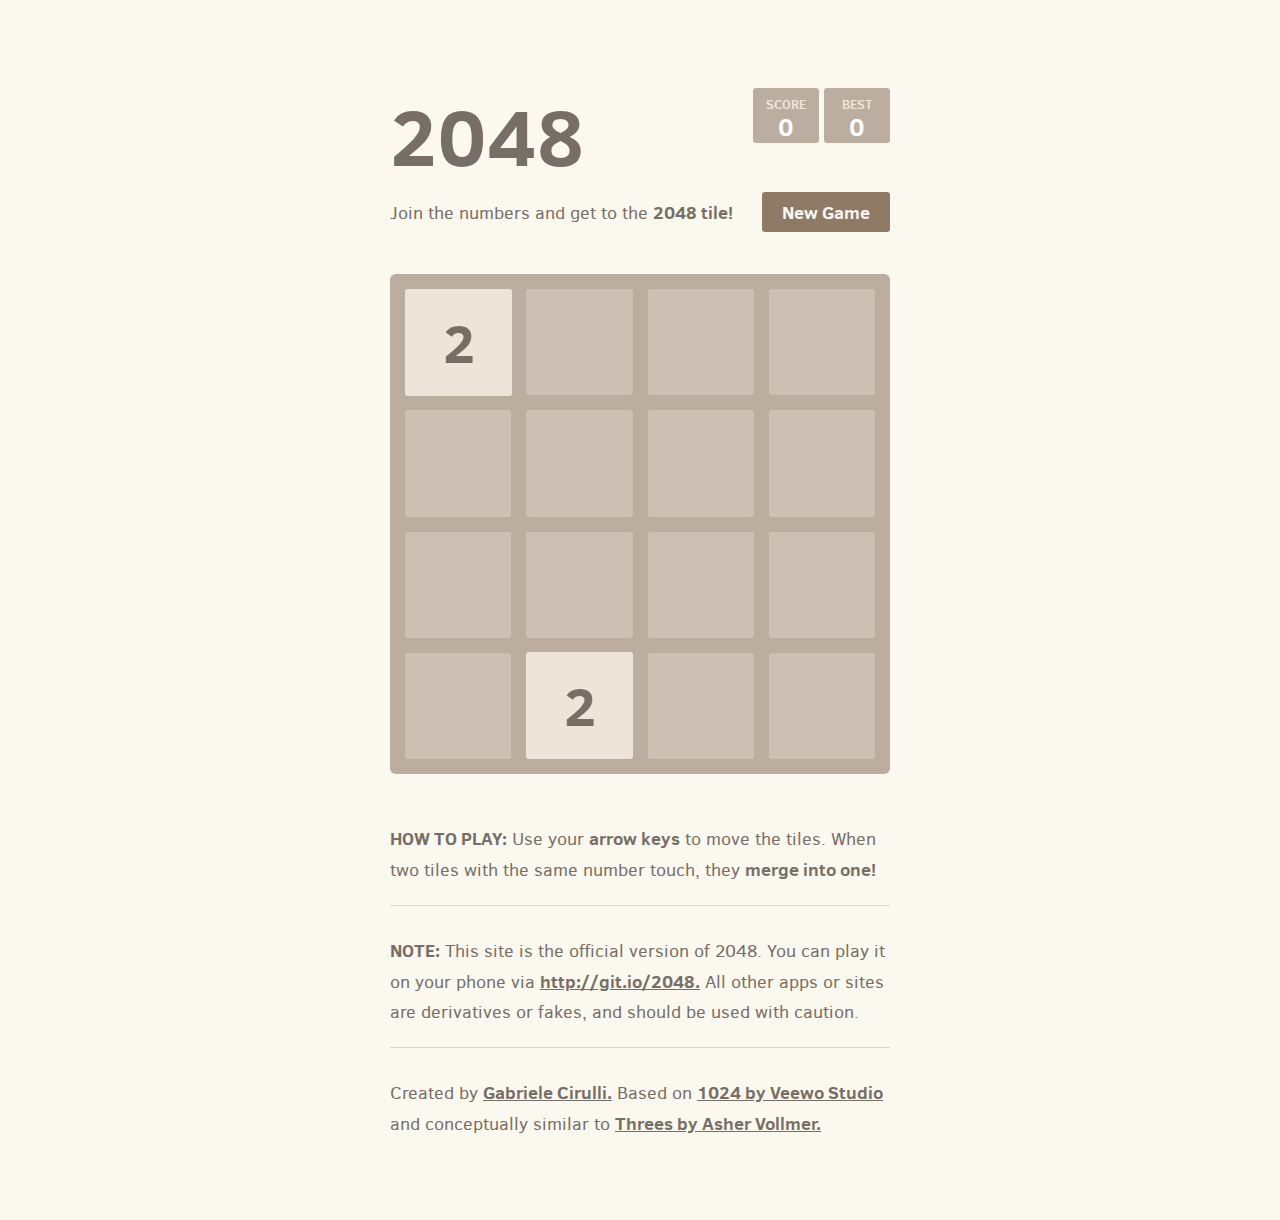
==== 2048/index.html @ 105e167f "z" ====
<!DOCTYPE html>
<html>
<head>
  <meta charset="utf-8">
  <title>2048</title>

  <link href="style/main.css" rel="stylesheet" type="text/css">
  <link rel="shortcut icon" href="favicon.ico">
  <link rel="apple-touch-icon" href="meta/apple-touch-icon.png">
  <link rel="apple-touch-startup-image" href="meta/apple-touch-startup-image-640x1096.png" media="(device-width: 320px) and (device-height: 568px) and (-webkit-device-pixel-ratio: 2)"> <!-- iPhone 5+ -->
  <link rel="apple-touch-startup-image" href="meta/apple-touch-startup-image-640x920.png"  media="(device-width: 320px) and (device-height: 480px) and (-webkit-device-pixel-ratio: 2)"> <!-- iPhone, retina -->
  <meta name="apple-mobile-web-app-capable" content="yes">
  <meta name="apple-mobile-web-app-status-bar-style" content="black">

  <meta name="HandheldFriendly" content="True">
  <meta name="MobileOptimized" content="320">
  <meta name="viewport" content="width=device-width, target-densitydpi=160dpi, initial-scale=1.0, maximum-scale=1, user-scalable=no, minimal-ui">
</head>
<body>
  <div class="container">
    <div class="heading">
      <h1 class="title">2048</h1>
      <div class="scores-container">
        <div class="score-container">0</div>
        <div class="best-container">0</div>
      </div>
    </div>

    <div class="above-game">
      <p class="game-intro">Join the numbers and get to the <strong>2048 tile!</strong></p>
      <a class="restart-button">New Game</a>
    </div>

    <div class="game-container">
      <div class="game-message">
        <p></p>
        <div class="lower">
	        <a class="keep-playing-button">Keep going</a>
          <a class="retry-button">Try again</a>
        </div>
      </div>

      <div class="grid-container">
        <div class="grid-row">
          <div class="grid-cell"></div>
          <div class="grid-cell"></div>
          <div class="grid-cell"></div>
          <div class="grid-cell"></div>
        </div>
        <div class="grid-row">
          <div class="grid-cell"></div>
          <div class="grid-cell"></div>
          <div class="grid-cell"></div>
          <div class="grid-cell"></div>
        </div>
        <div class="grid-row">
          <div class="grid-cell"></div>
          <div class="grid-cell"></div>
          <div class="grid-cell"></div>
          <div class="grid-cell"></div>
        </div>
        <div class="grid-row">
          <div class="grid-cell"></div>
          <div class="grid-cell"></div>
          <div class="grid-cell"></div>
          <div class="grid-cell"></div>
        </div>
      </div>

      <div class="tile-container">

      </div>
    </div>

    <p class="game-explanation">
      <strong class="important">How to play:</strong> Use your <strong>arrow keys</strong> to move the tiles. When two tiles with the same number touch, they <strong>merge into one!</strong>
    </p>
    <hr>
    <p>
    <strong class="important">Note:</strong> This site is the official version of 2048. You can play it on your phone via <a href="http://git.io/2048">http://git.io/2048.</a> All other apps or sites are derivatives or fakes, and should be used with caution.
    </p>
    <hr>
    <p>
    Created by <a href="http://gabrielecirulli.com" target="_blank">Gabriele Cirulli.</a> Based on <a href="https://itunes.apple.com/us/app/1024!/id823499224" target="_blank">1024 by Veewo Studio</a> and conceptually similar to <a href="http://asherv.com/threes/" target="_blank">Threes by Asher Vollmer.</a>
    </p>
  </div>

  <script src="js/bind_polyfill.js"></script>
  <script src="js/classlist_polyfill.js"></script>
  <script src="js/animframe_polyfill.js"></script>
  <script src="js/keyboard_input_manager.js"></script>
  <script src="js/html_actuator.js"></script>
  <script src="js/grid.js"></script>
  <script src="js/tile.js"></script>
  <script src="js/local_storage_manager.js"></script>
  <script src="js/game_manager.js"></script>
  <script src="js/application.js"></script>
</body>
</html>
---- 2048/style/main.css ----
@import url(fonts/clear-sans.css);
html, body {
  margin: 0;
  padding: 0;
  background: #faf8ef;
  color: #776e65;
  font-family: "Clear Sans", "Helvetica Neue", Arial, sans-serif;
  font-size: 18px; }

body {
  margin: 80px 0; }

.heading:after {
  content: "";
  display: block;
  clear: both; }

h1.title {
  font-size: 80px;
  font-weight: bold;
  margin: 0;
  display: block;
  float: left; }

@-webkit-keyframes move-up {
  0% {
    top: 25px;
    opacity: 1; }

  100% {
    top: -50px;
    opacity: 0; } }
@-moz-keyframes move-up {
  0% {
    top: 25px;
    opacity: 1; }

  100% {
    top: -50px;
    opacity: 0; } }
@keyframes move-up {
  0% {
    top: 25px;
    opacity: 1; }

  100% {
    top: -50px;
    opacity: 0; } }
.scores-container {
  float: right;
  text-align: right; }

.score-container, .best-container {
  position: relative;
  display: inline-block;
  background: #bbada0;
  padding: 15px 25px;
  font-size: 25px;
  height: 25px;
  line-height: 47px;
  font-weight: bold;
  border-radius: 3px;
  color: white;
  margin-top: 8px;
  text-align: center; }
  .score-container:after, .best-container:after {
    position: absolute;
    width: 100%;
    top: 10px;
    left: 0;
    text-transform: uppercase;
    font-size: 13px;
    line-height: 13px;
    text-align: center;
    color: #eee4da; }
  .score-container .score-addition, .best-container .score-addition {
    position: absolute;
    right: 30px;
    color: red;
    font-size: 25px;
    line-height: 25px;
    font-weight: bold;
    color: rgba(119, 110, 101, 0.9);
    z-index: 100;
    -webkit-animation: move-up 600ms ease-in;
    -moz-animation: move-up 600ms ease-in;
    animation: move-up 600ms ease-in;
    -webkit-animation-fill-mode: both;
    -moz-animation-fill-mode: both;
    animation-fill-mode: both; }

.score-container:after {
  content: "Score"; }

.best-container:after {
  content: "Best"; }

p {
  margin-top: 0;
  margin-bottom: 10px;
  line-height: 1.65; }

a {
  color: #776e65;
  font-weight: bold;
  text-decoration: underline;
  cursor: pointer; }

strong.important {
  text-transform: uppercase; }

hr {
  border: none;
  border-bottom: 1px solid #d8d4d0;
  margin-top: 20px;
  margin-bottom: 30px; }

.container {
  width: 500px;
  margin: 0 auto; }

@-webkit-keyframes fade-in {
  0% {
    opacity: 0; }

  100% {
    opacity: 1; } }
@-moz-keyframes fade-in {
  0% {
    opacity: 0; }

  100% {
    opacity: 1; } }
@keyframes fade-in {
  0% {
    opacity: 0; }

  100% {
    opacity: 1; } }
.game-container {
  margin-top: 40px;
  position: relative;
  padding: 15px;
  cursor: default;
  -webkit-touch-callout: none;
  -ms-touch-callout: none;
  -webkit-user-select: none;
  -moz-user-select: none;
  -ms-user-select: none;
  -ms-touch-action: none;
  touch-action: none;
  background: #bbada0;
  border-radius: 6px;
  width: 500px;
  height: 500px;
  -webkit-box-sizing: border-box;
  -moz-box-sizing: border-box;
  box-sizing: border-box; }
  .game-container .game-message {
    display: none;
    position: absolute;
    top: 0;
    right: 0;
    bottom: 0;
    left: 0;
    background: rgba(238, 228, 218, 0.5);
    z-index: 100;
    text-align: center;
    -webkit-animation: fade-in 800ms ease 1200ms;
    -moz-animation: fade-in 800ms ease 1200ms;
    animation: fade-in 800ms ease 1200ms;
    -webkit-animation-fill-mode: both;
    -moz-animation-fill-mode: both;
    animation-fill-mode: both; }
    .game-container .game-message p {
      font-size: 60px;
      font-weight: bold;
      height: 60px;
      line-height: 60px;
      margin-top: 222px; }
    .game-container .game-message .lower {
      display: block;
      margin-top: 59px; }
    .game-container .game-message a {
      display: inline-block;
      background: #8f7a66;
      border-radius: 3px;
      padding: 0 20px;
      text-decoration: none;
      color: #f9f6f2;
      height: 40px;
      line-height: 42px;
      margin-left: 9px; }
      .game-container .game-message a.keep-playing-button {
        display: none; }
    .game-container .game-message.game-won {
      background: rgba(237, 194, 46, 0.5);
      color: #f9f6f2; }
      .game-container .game-message.game-won a.keep-playing-button {
        display: inline-block; }
    .game-container .game-message.game-won, .game-container .game-message.game-over {
      display: block; }

.grid-container {
  position: absolute;
  z-index: 1; }

.grid-row {
  margin-bottom: 15px; }
  .grid-row:last-child {
    margin-bottom: 0; }
  .grid-row:after {
    content: "";
    display: block;
    clear: both; }

.grid-cell {
  width: 106.25px;
  height: 106.25px;
  margin-right: 15px;
  float: left;
  border-radius: 3px;
  background: rgba(238, 228, 218, 0.35); }
  .grid-cell:last-child {
    margin-right: 0; }

.tile-container {
  position: absolute;
  z-index: 2; }

.tile, .tile .tile-inner {
  width: 107px;
  height: 107px;
  line-height: 107px; }
.tile.tile-position-1-1 {
  -webkit-transform: translate(0px, 0px);
  -moz-transform: translate(0px, 0px);
  -ms-transform: translate(0px, 0px);
  transform: translate(0px, 0px); }
.tile.tile-position-1-2 {
  -webkit-transform: translate(0px, 121px);
  -moz-transform: translate(0px, 121px);
  -ms-transform: translate(0px, 121px);
  transform: translate(0px, 121px); }
.tile.tile-position-1-3 {
  -webkit-transform: translate(0px, 242px);
  -moz-transform: translate(0px, 242px);
  -ms-transform: translate(0px, 242px);
  transform: translate(0px, 242px); }
.tile.tile-position-1-4 {
  -webkit-transform: translate(0px, 363px);
  -moz-transform: translate(0px, 363px);
  -ms-transform: translate(0px, 363px);
  transform: translate(0px, 363px); }
.tile.tile-position-2-1 {
  -webkit-transform: translate(121px, 0px);
  -moz-transform: translate(121px, 0px);
  -ms-transform: translate(121px, 0px);
  transform: translate(121px, 0px); }
.tile.tile-position-2-2 {
  -webkit-transform: translate(121px, 121px);
  -moz-transform: translate(121px, 121px);
  -ms-transform: translate(121px, 121px);
  transform: translate(121px, 121px); }
.tile.tile-position-2-3 {
  -webkit-transform: translate(121px, 242px);
  -moz-transform: translate(121px, 242px);
  -ms-transform: translate(121px, 242px);
  transform: translate(121px, 242px); }
.tile.tile-position-2-4 {
  -webkit-transform: translate(121px, 363px);
  -moz-transform: translate(121px, 363px);
  -ms-transform: translate(121px, 363px);
  transform: translate(121px, 363px); }
.tile.tile-position-3-1 {
  -webkit-transform: translate(242px, 0px);
  -moz-transform: translate(242px, 0px);
  -ms-transform: translate(242px, 0px);
  transform: translate(242px, 0px); }
.tile.tile-position-3-2 {
  -webkit-transform: translate(242px, 121px);
  -moz-transform: translate(242px, 121px);
  -ms-transform: translate(242px, 121px);
  transform: translate(242px, 121px); }
.tile.tile-position-3-3 {
  -webkit-transform: translate(242px, 242px);
  -moz-transform: translate(242px, 242px);
  -ms-transform: translate(242px, 242px);
  transform: translate(242px, 242px); }
.tile.tile-position-3-4 {
  -webkit-transform: translate(242px, 363px);
  -moz-transform: translate(242px, 363px);
  -ms-transform: translate(242px, 363px);
  transform: translate(242px, 363px); }
.tile.tile-position-4-1 {
  -webkit-transform: translate(363px, 0px);
  -moz-transform: translate(363px, 0px);
  -ms-transform: translate(363px, 0px);
  transform: translate(363px, 0px); }
.tile.tile-position-4-2 {
  -webkit-transform: translate(363px, 121px);
  -moz-transform: translate(363px, 121px);
  -ms-transform: translate(363px, 121px);
  transform: translate(363px, 121px); }
.tile.tile-position-4-3 {
  -webkit-transform: translate(363px, 242px);
  -moz-transform: translate(363px, 242px);
  -ms-transform: translate(363px, 242px);
  transform: translate(363px, 242px); }
.tile.tile-position-4-4 {
  -webkit-transform: translate(363px, 363px);
  -moz-transform: translate(363px, 363px);
  -ms-transform: translate(363px, 363px);
  transform: translate(363px, 363px); }

.tile {
  position: absolute;
  -webkit-transition: 100ms ease-in-out;
  -moz-transition: 100ms ease-in-out;
  transition: 100ms ease-in-out;
  -webkit-transition-property: -webkit-transform;
  -moz-transition-property: -moz-transform;
  transition-property: transform; }
  .tile .tile-inner {
    border-radius: 3px;
    background: #eee4da;
    text-align: center;
    font-weight: bold;
    z-index: 10;
    font-size: 55px; }
  .tile.tile-2 .tile-inner {
    background: #eee4da;
    box-shadow: 0 0 30px 10px rgba(243, 215, 116, 0), inset 0 0 0 1px rgba(255, 255, 255, 0); }
  .tile.tile-4 .tile-inner {
    background: #ede0c8;
    box-shadow: 0 0 30px 10px rgba(243, 215, 116, 0), inset 0 0 0 1px rgba(255, 255, 255, 0); }
  .tile.tile-8 .tile-inner {
    color: #f9f6f2;
    background: #f2b179; }
  .tile.tile-16 .tile-inner {
    color: #f9f6f2;
    background: #f59563; }
  .tile.tile-32 .tile-inner {
    color: #f9f6f2;
    background: #f67c5f; }
  .tile.tile-64 .tile-inner {
    color: #f9f6f2;
    background: #f65e3b; }
  .tile.tile-128 .tile-inner {
    color: #f9f6f2;
    background: #edcf72;
    box-shadow: 0 0 30px 10px rgba(243, 215, 116, 0.2381), inset 0 0 0 1px rgba(255, 255, 255, 0.14286);
    font-size: 45px; }
    @media screen and (max-width: 520px) {
      .tile.tile-128 .tile-inner {
        font-size: 25px; } }
  .tile.tile-256 .tile-inner {
    color: #f9f6f2;
    background: #edcc61;
    box-shadow: 0 0 30px 10px rgba(243, 215, 116, 0.31746), inset 0 0 0 1px rgba(255, 255, 255, 0.19048);
    font-size: 45px; }
    @media screen and (max-width: 520px) {
      .tile.tile-256 .tile-inner {
        font-size: 25px; } }
  .tile.tile-512 .tile-inner {
    color: #f9f6f2;
    background: #edc850;
    box-shadow: 0 0 30px 10px rgba(243, 215, 116, 0.39683), inset 0 0 0 1px rgba(255, 255, 255, 0.2381);
    font-size: 45px; }
    @media screen and (max-width: 520px) {
      .tile.tile-512 .tile-inner {
        font-size: 25px; } }
  .tile.tile-1024 .tile-inner {
    color: #f9f6f2;
    background: #edc53f;
    box-shadow: 0 0 30px 10px rgba(243, 215, 116, 0.47619), inset 0 0 0 1px rgba(255, 255, 255, 0.28571);
    font-size: 35px; }
    @media screen and (max-width: 520px) {
      .tile.tile-1024 .tile-inner {
        font-size: 15px; } }
  .tile.tile-2048 .tile-inner {
    color: #f9f6f2;
    background: #edc22e;
    box-shadow: 0 0 30px 10px rgba(243, 215, 116, 0.55556), inset 0 0 0 1px rgba(255, 255, 255, 0.33333);
    font-size: 35px; }
    @media screen and (max-width: 520px) {
      .tile.tile-2048 .tile-inner {
        font-size: 15px; } }
  .tile.tile-super .tile-inner {
    color: #f9f6f2;
    background: #3c3a32;
    font-size: 30px; }
    @media screen and (max-width: 520px) {
      .tile.tile-super .tile-inner {
        font-size: 10px; } }

@-webkit-keyframes appear {
  0% {
    opacity: 0;
    -webkit-transform: scale(0);
    -moz-transform: scale(0);
    -ms-transform: scale(0);
    transform: scale(0); }

  100% {
    opacity: 1;
    -webkit-transform: scale(1);
    -moz-transform: scale(1);
    -ms-transform: scale(1);
    transform: scale(1); } }
@-moz-keyframes appear {
  0% {
    opacity: 0;
    -webkit-transform: scale(0);
    -moz-transform: scale(0);
    -ms-transform: scale(0);
    transform: scale(0); }

  100% {
    opacity: 1;
    -webkit-transform: scale(1);
    -moz-transform: scale(1);
    -ms-transform: scale(1);
    transform: scale(1); } }
@keyframes appear {
  0% {
    opacity: 0;
    -webkit-transform: scale(0);
    -moz-transform: scale(0);
    -ms-transform: scale(0);
    transform: scale(0); }

  100% {
    opacity: 1;
    -webkit-transform: scale(1);
    -moz-transform: scale(1);
    -ms-transform: scale(1);
    transform: scale(1); } }
.tile-new .tile-inner {
  -webkit-animation: appear 200ms ease 100ms;
  -moz-animation: appear 200ms ease 100ms;
  animation: appear 200ms ease 100ms;
  -webkit-animation-fill-mode: backwards;
  -moz-animation-fill-mode: backwards;
  animation-fill-mode: backwards; }

@-webkit-keyframes pop {
  0% {
    -webkit-transform: scale(0);
    -moz-transform: scale(0);
    -ms-transform: scale(0);
    transform: scale(0); }

  50% {
    -webkit-transform: scale(1.2);
    -moz-transform: scale(1.2);
    -ms-transform: scale(1.2);
    transform: scale(1.2); }

  100% {
    -webkit-transform: scale(1);
    -moz-transform: scale(1);
    -ms-transform: scale(1);
    transform: scale(1); } }
@-moz-keyframes pop {
  0% {
    -webkit-transform: scale(0);
    -moz-transform: scale(0);
    -ms-transform: scale(0);
    transform: scale(0); }

  50% {
    -webkit-transform: scale(1.2);
    -moz-transform: scale(1.2);
    -ms-transform: scale(1.2);
    transform: scale(1.2); }

  100% {
    -webkit-transform: scale(1);
    -moz-transform: scale(1);
    -ms-transform: scale(1);
    transform: scale(1); } }
@keyframes pop {
  0% {
    -webkit-transform: scale(0);
    -moz-transform: scale(0);
    -ms-transform: scale(0);
    transform: scale(0); }

  50% {
    -webkit-transform: scale(1.2);
    -moz-transform: scale(1.2);
    -ms-transform: scale(1.2);
    transform: scale(1.2); }

  100% {
    -webkit-transform: scale(1);
    -moz-transform: scale(1);
    -ms-transform: scale(1);
    transform: scale(1); } }
.tile-merged .tile-inner {
  z-index: 20;
  -webkit-animation: pop 200ms ease 100ms;
  -moz-animation: pop 200ms ease 100ms;
  animation: pop 200ms ease 100ms;
  -webkit-animation-fill-mode: backwards;
  -moz-animation-fill-mode: backwards;
  animation-fill-mode: backwards; }

.above-game:after {
  content: "";
  display: block;
  clear: both; }

.game-intro {
  float: left;
  line-height: 42px;
  margin-bottom: 0; }

.restart-button {
  display: inline-block;
  background: #8f7a66;
  border-radius: 3px;
  padding: 0 20px;
  text-decoration: none;
  color: #f9f6f2;
  height: 40px;
  line-height: 42px;
  display: block;
  text-align: center;
  float: right; }

.game-explanation {
  margin-top: 50px; }

@media screen and (max-width: 520px) {
  html, body {
    font-size: 15px; }

  body {
    margin: 20px 0;
    padding: 0 20px; }

  h1.title {
    font-size: 27px;
    margin-top: 15px; }

  .container {
    width: 280px;
    margin: 0 auto; }

  .score-container, .best-container {
    margin-top: 0;
    padding: 15px 10px;
    min-width: 40px; }

  .heading {
    margin-bottom: 10px; }

  .game-intro {
    width: 55%;
    display: block;
    box-sizing: border-box;
    line-height: 1.65; }

  .restart-button {
    width: 42%;
    padding: 0;
    display: block;
    box-sizing: border-box;
    margin-top: 2px; }

  .game-container {
    margin-top: 17px;
    position: relative;
    padding: 10px;
    cursor: default;
    -webkit-touch-callout: none;
    -ms-touch-callout: none;
    -webkit-user-select: none;
    -moz-user-select: none;
    -ms-user-select: none;
    -ms-touch-action: none;
    touch-action: none;
    background: #bbada0;
    border-radius: 6px;
    width: 280px;
    height: 280px;
    -webkit-box-sizing: border-box;
    -moz-box-sizing: border-box;
    box-sizing: border-box; }
    .game-container .game-message {
      display: none;
      position: absolute;
      top: 0;
      right: 0;
      bottom: 0;
      left: 0;
      background: rgba(238, 228, 218, 0.5);
      z-index: 100;
      text-align: center;
      -webkit-animation: fade-in 800ms ease 1200ms;
      -moz-animation: fade-in 800ms ease 1200ms;
      animation: fade-in 800ms ease 1200ms;
      -webkit-animation-fill-mode: both;
      -moz-animation-fill-mode: both;
      animation-fill-mode: both; }
      .game-container .game-message p {
        font-size: 60px;
        font-weight: bold;
        height: 60px;
        line-height: 60px;
        margin-top: 222px; }
      .game-container .game-message .lower {
        display: block;
        margin-top: 59px; }
      .game-container .game-message a {
        display: inline-block;
        background: #8f7a66;
        border-radius: 3px;
        padding: 0 20px;
        text-decoration: none;
        color: #f9f6f2;
        height: 40px;
        line-height: 42px;
        margin-left: 9px; }
        .game-container .game-message a.keep-playing-button {
          display: none; }
      .game-container .game-message.game-won {
        background: rgba(237, 194, 46, 0.5);
        color: #f9f6f2; }
        .game-container .game-message.game-won a.keep-playing-button {
          display: inline-block; }
      .game-container .game-message.game-won, .game-container .game-message.game-over {
        display: block; }

  .grid-container {
    position: absolute;
    z-index: 1; }

  .grid-row {
    margin-bottom: 10px; }
    .grid-row:last-child {
      margin-bottom: 0; }
    .grid-row:after {
      content: "";
      display: block;
      clear: both; }

  .grid-cell {
    width: 57.5px;
    height: 57.5px;
    margin-right: 10px;
    float: left;
    border-radius: 3px;
    background: rgba(238, 228, 218, 0.35); }
    .grid-cell:last-child {
      margin-right: 0; }

  .tile-container {
    position: absolute;
    z-index: 2; }

  .tile, .tile .tile-inner {
    width: 58px;
    height: 58px;
    line-height: 58px; }
  .tile.tile-position-1-1 {
    -webkit-transform: translate(0px, 0px);
    -moz-transform: translate(0px, 0px);
    -ms-transform: translate(0px, 0px);
    transform: translate(0px, 0px); }
  .tile.tile-position-1-2 {
    -webkit-transform: translate(0px, 67px);
    -moz-transform: translate(0px, 67px);
    -ms-transform: translate(0px, 67px);
    transform: translate(0px, 67px); }
  .tile.tile-position-1-3 {
    -webkit-transform: translate(0px, 135px);
    -moz-transform: translate(0px, 135px);
    -ms-transform: translate(0px, 135px);
    transform: translate(0px, 135px); }
  .tile.tile-position-1-4 {
    -webkit-transform: translate(0px, 202px);
    -moz-transform: translate(0px, 202px);
    -ms-transform: translate(0px, 202px);
    transform: translate(0px, 202px); }
  .tile.tile-position-2-1 {
    -webkit-transform: translate(67px, 0px);
    -moz-transform: translate(67px, 0px);
    -ms-transform: translate(67px, 0px);
    transform: translate(67px, 0px); }
  .tile.tile-position-2-2 {
    -webkit-transform: translate(67px, 67px);
    -moz-transform: translate(67px, 67px);
    -ms-transform: translate(67px, 67px);
    transform: translate(67px, 67px); }
  .tile.tile-position-2-3 {
    -webkit-transform: translate(67px, 135px);
    -moz-transform: translate(67px, 135px);
    -ms-transform: translate(67px, 135px);
    transform: translate(67px, 135px); }
  .tile.tile-position-2-4 {
    -webkit-transform: translate(67px, 202px);
    -moz-transform: translate(67px, 202px);
    -ms-transform: translate(67px, 202px);
    transform: translate(67px, 202px); }
  .tile.tile-position-3-1 {
    -webkit-transform: translate(135px, 0px);
    -moz-transform: translate(135px, 0px);
    -ms-transform: translate(135px, 0px);
    transform: translate(135px, 0px); }
  .tile.tile-position-3-2 {
    -webkit-transform: translate(135px, 67px);
    -moz-transform: translate(135px, 67px);
    -ms-transform: translate(135px, 67px);
    transform: translate(135px, 67px); }
  .tile.tile-position-3-3 {
    -webkit-transform: translate(135px, 135px);
    -moz-transform: translate(135px, 135px);
    -ms-transform: translate(135px, 135px);
    transform: translate(135px, 135px); }
  .tile.tile-position-3-4 {
    -webkit-transform: translate(135px, 202px);
    -moz-transform: translate(135px, 202px);
    -ms-transform: translate(135px, 202px);
    transform: translate(135px, 202px); }
  .tile.tile-position-4-1 {
    -webkit-transform: translate(202px, 0px);
    -moz-transform: translate(202px, 0px);
    -ms-transform: translate(202px, 0px);
    transform: translate(202px, 0px); }
  .tile.tile-position-4-2 {
    -webkit-transform: translate(202px, 67px);
    -moz-transform: translate(202px, 67px);
    -ms-transform: translate(202px, 67px);
    transform: translate(202px, 67px); }
  .tile.tile-position-4-3 {
    -webkit-transform: translate(202px, 135px);
    -moz-transform: translate(202px, 135px);
    -ms-transform: translate(202px, 135px);
    transform: translate(202px, 135px); }
  .tile.tile-position-4-4 {
    -webkit-transform: translate(202px, 202px);
    -moz-transform: translate(202px, 202px);
    -ms-transform: translate(202px, 202px);
    transform: translate(202px, 202px); }

  .tile .tile-inner {
    font-size: 35px; }

  .game-message p {
    font-size: 30px !important;
    height: 30px !important;
    line-height: 30px !important;
    margin-top: 90px !important; }
  .game-message .lower {
    margin-top: 30px !important; } }
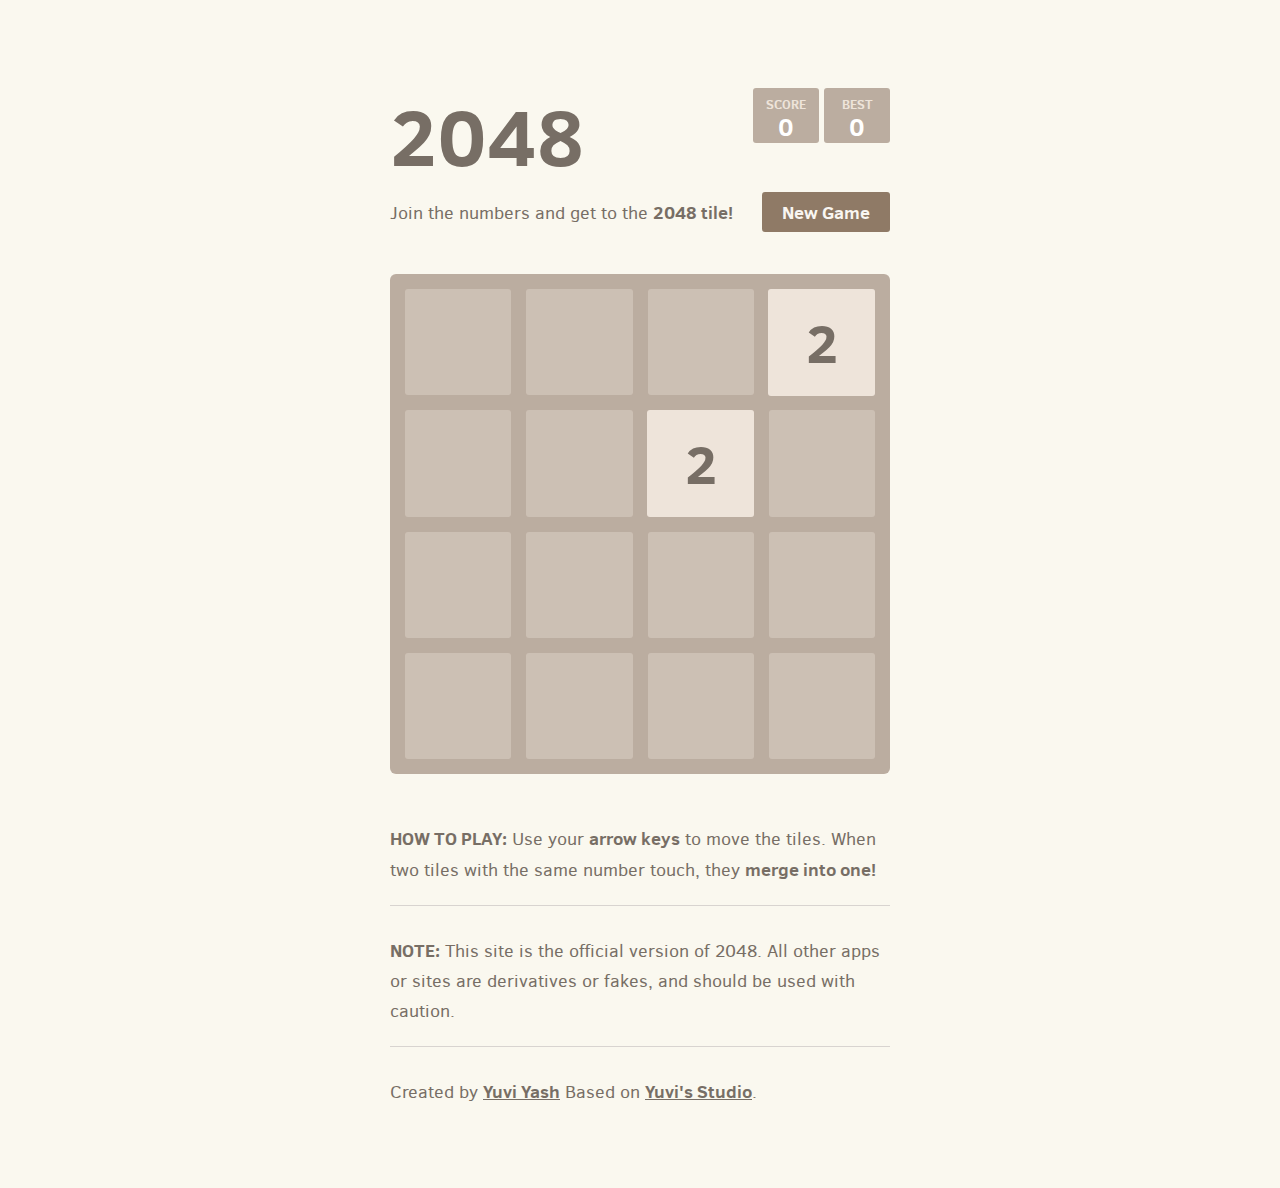
==== commit 6ce1f3a9: "Update index.html" ====
--- a/2048/index.html
+++ b/2048/index.html
@@ -2,7 +2,7 @@
 <html>
 <head>
   <meta charset="utf-8">
-  <title>2048</title>
+  <title>2048 by Yuvi</title>
 
   <link href="style/main.css" rel="stylesheet" type="text/css">
   <link rel="shortcut icon" href="favicon.ico">
@@ -77,11 +77,11 @@
     </p>
     <hr>
     <p>
-    <strong class="important">Note:</strong> This site is the official version of 2048. You can play it on your phone via <a href="http://git.io/2048">http://git.io/2048.</a> All other apps or sites are derivatives or fakes, and should be used with caution.
+    <strong class="important">Note:</strong> This site is the official version of 2048. All other apps or sites are derivatives or fakes, and should be used with caution.
     </p>
     <hr>
     <p>
-    Created by <a href="http://gabrielecirulli.com" target="_blank">Gabriele Cirulli.</a> Based on <a href="https://itunes.apple.com/us/app/1024!/id823499224" target="_blank">1024 by Veewo Studio</a> and conceptually similar to <a href="http://asherv.com/threes/" target="_blank">Threes by Asher Vollmer.</a>
+    Created by <a href="http://yuviyash.com" target="_blank">Yuvi Yash</a> Based on <a href="https://yuviyash.com" target="_blank">Yuvi's Studio</a>.
     </p>
   </div>
 
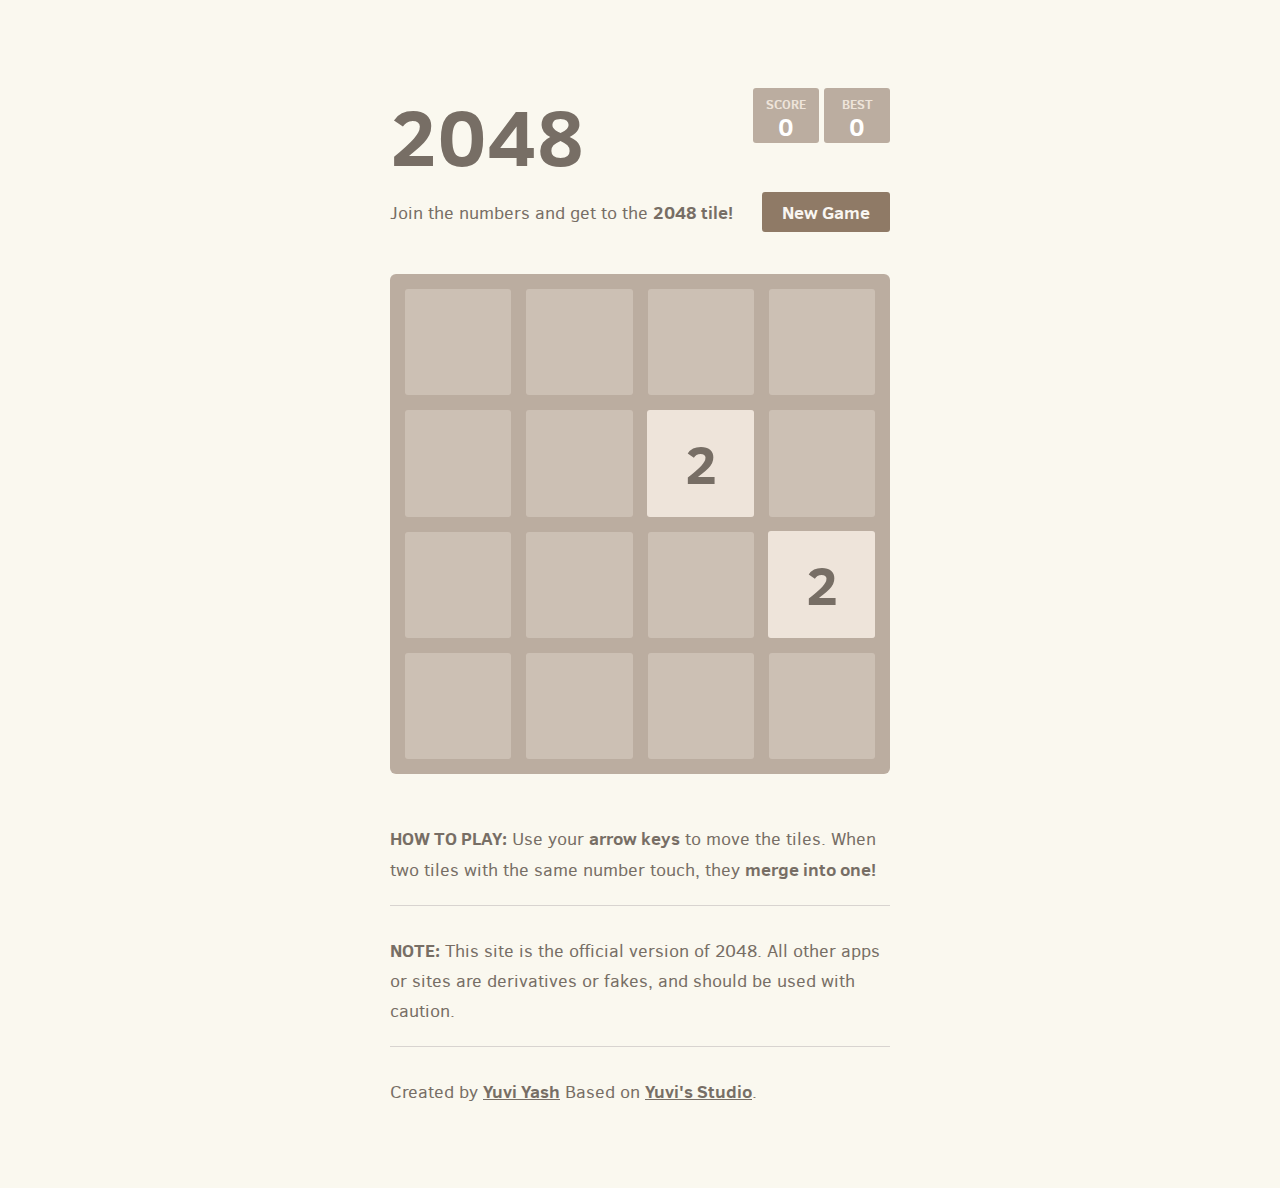
==== commit c9e87620: "Update index.html" ====
--- a/2048/index.html
+++ b/2048/index.html
@@ -81,7 +81,7 @@
     </p>
     <hr>
     <p>
-    Created by <a href="http://yuviyash.com" target="_blank">Yuvi Yash</a> Based on <a href="https://yuviyash.com" target="_blank">Yuvi's Studio</a>.
+    Created by <a href="http://yuviyash.com" target="_blank">Yuvi Yash</a> Based on <a href="https://yuviyash.com/studio" target="_blank">Yuvi's Studio</a>.
     </p>
   </div>
 
